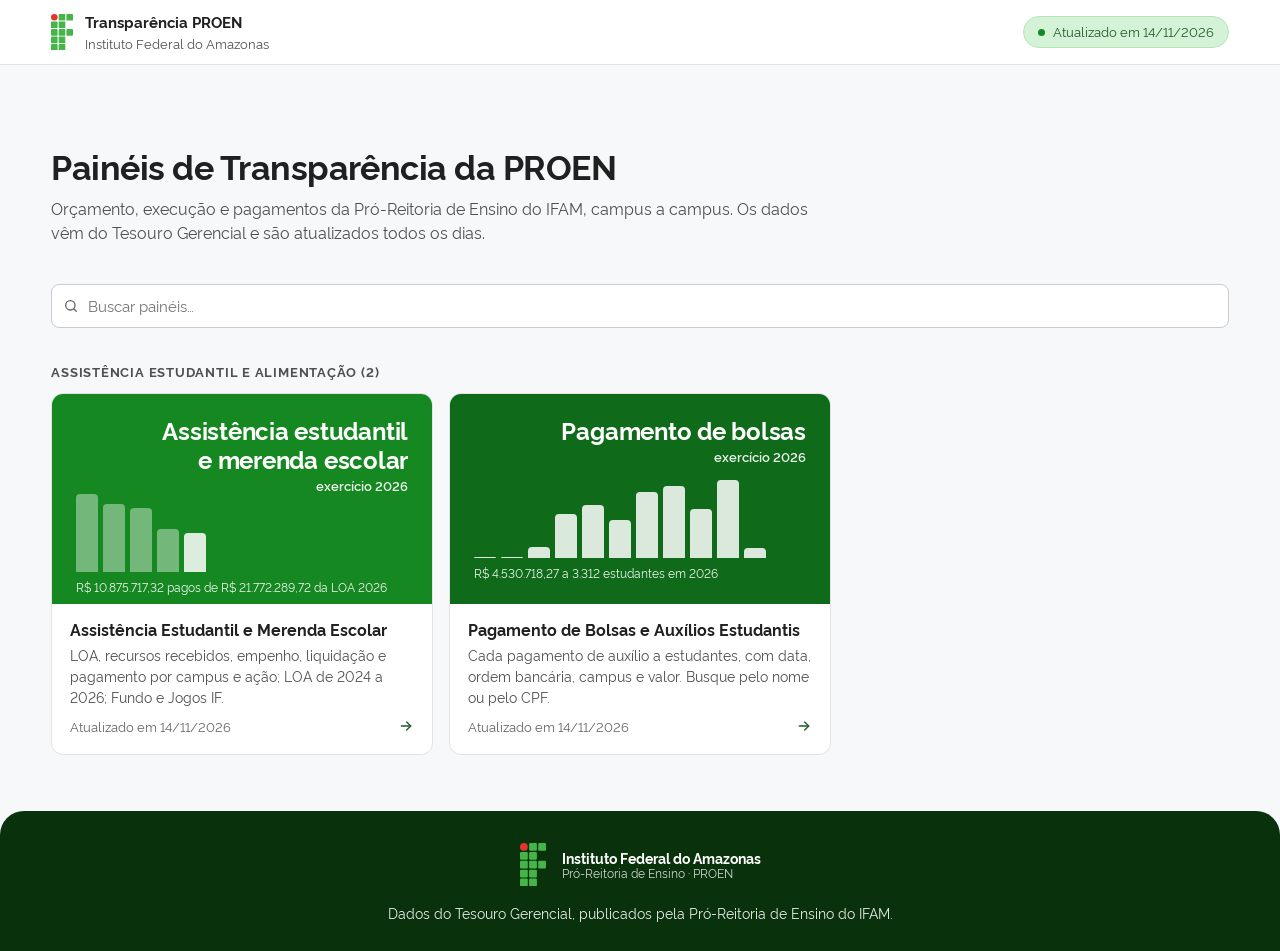
==== site/index.html @ ab0d950f "Site de transparência PROEN/IFAM: hub, painéis e pipeline de dados - Página inicial com catálogo de " ====
<!doctype html>
<html lang="pt-BR">
<head>
  <meta charset="utf-8">
  <meta name="viewport" content="width=device-width, initial-scale=1">
  <title>Transparência PROEN · IFAM</title>
  <meta name="description" content="Painéis de transparência da Pró-Reitoria de Ensino do Instituto Federal do Amazonas: assistência estudantil, merenda escolar e pagamento de bolsas, atualizados diariamente.">
  <meta name="theme-color" content="#09310c">
  <link rel="icon" href="assets/img/favicon.svg" type="image/svg+xml">
  <link rel="preload" href="assets/fonts/rawline-400.woff2" as="font" type="font/woff2" crossorigin>
  <link rel="preload" href="assets/fonts/rawline-700.woff2" as="font" type="font/woff2" crossorigin>
  <link rel="stylesheet" href="assets/css/estilo.css">
  <script type="module" src="assets/js/hub.js"></script>
</head>
<body>
  <a class="pular" href="#conteudo">Ir para o conteúdo</a>

  <header class="hub-topo">
    <div class="conteiner">
      <a class="hub-marca" href="./" id="marca"><span>Transparência PROEN<small>Instituto Federal do Amazonas</small></span></a>
      <span class="estado" id="estado-geral"><span class="ponto" aria-hidden="true"></span>Atualização diária</span>
    </div>
  </header>

  <main id="conteudo" tabindex="-1">
    <div class="conteiner">
      <div class="hub-cabecalho">
        <h1>Painéis de Transparência da PROEN</h1>
        <p>Orçamento, execução e pagamentos da Pró-Reitoria de Ensino do IFAM, campus a campus. Os dados vêm do Tesouro Gerencial e são atualizados todos os dias.</p>
      </div>

      <div class="hub-busca">
        <label class="visualmente-oculto" for="busca">Buscar painéis</label>
        <input type="search" id="busca" placeholder="Buscar painéis…" autocomplete="off">
      </div>

      <div id="secoes"></div>
      <p class="vazio" id="sem-resultado" hidden><strong>Nenhum painel encontrado</strong>Tente outra palavra, como “bolsas” ou “merenda”.</p>
    </div>
  </main>

  <footer class="rodape" id="rodape"></footer>
</body>
</html>
---- site/assets/css/estilo.css ----
/* Transparência PROEN/IFAM — linguagem visual baseada no HUB de Painéis DDR/Setec/MEC */

@font-face { font-family: Rawline; font-weight: 400; font-style: normal; font-display: swap; src: url("../fonts/rawline-400.woff2") format("woff2"); }
@font-face { font-family: Rawline; font-weight: 500; font-style: normal; font-display: swap; src: url("../fonts/rawline-500.woff2") format("woff2"); }
@font-face { font-family: Rawline; font-weight: 600; font-style: normal; font-display: swap; src: url("../fonts/rawline-600.woff2") format("woff2"); }
@font-face { font-family: Rawline; font-weight: 700; font-style: normal; font-display: swap; src: url("../fonts/rawline-700.woff2") format("woff2"); }

:root {
  --fonte: Rawline, system-ui, -apple-system, "Segoe UI", Roboto, sans-serif;

  --fundo: #f7f8fa;
  --superficie: #ffffff;
  --superficie-2: #fcfdff;
  --tinta: #202020;
  --tinta-2: #4f5050;
  --tinta-3: #636464;
  --linha: #e3e3e3;
  --linha-2: #efefef;
  --trilho: #eef0f3;

  --verde-950: #09310c;
  --verde-800: #1b4a20;
  --verde-700: #245829;
  --verde-600: #168821;
  --verde-200: #b5e6ba;
  --verde-100: #d3f2d6;
  --verde-50: #ecf9ee;

  /* séries (validadas para daltonismo, ordem fixa) */
  --s-2994: #1351b4;
  --s-21iv: #e8a317;
  --s-21ih: #b5367a;
  --s-00pi: #168821;
  --s-dt: #636464;
  /* anos: sequencial verde, claro → escuro */
  --ano-1: #a5d9aa;
  --ano-2: #4fae58;
  --ano-3: #0f6b19;

  --alerta: #b54708;
  --alerta-fundo: #fff4e5;

  --raio: 12px;
  --raio-p: 8px;
  --sombra: 0 1px 2px rgba(9, 49, 12, 0.06), 0 4px 12px rgba(9, 49, 12, 0.05);
  --largura: 1232px;
  --gutter: clamp(16px, 4vw, 104px);
}

*, *::before, *::after { box-sizing: border-box; }
html { -webkit-text-size-adjust: 100%; scroll-padding-top: 16px; }
body {
  margin: 0;
  font-family: var(--fonte);
  font-size: 1rem;
  line-height: 1.5;
  color: var(--tinta);
  background: var(--fundo);
  font-feature-settings: "lnum" 1;
  -webkit-font-smoothing: antialiased;
}
::selection { background: var(--verde-200); color: var(--verde-950); }
img, svg { display: block; max-width: 100%; }
a { color: var(--verde-700); text-underline-offset: 3px; text-decoration-thickness: 1px; }
a:hover { color: var(--verde-950); text-decoration-thickness: 2px; }
:focus-visible { outline: 3px solid var(--verde-600); outline-offset: 2px; border-radius: 4px; }
button, input, select { font: inherit; color: inherit; }
h1, h2, h3 { line-height: 1.2; margin: 0; text-wrap: balance; }
p { margin: 0; }
.visualmente-oculto { position: absolute !important; width: 1px; height: 1px; overflow: hidden; clip: rect(0 0 0 0); white-space: nowrap; }
.icone { width: 1em; height: 1em; flex: none; stroke: currentColor; fill: none; stroke-width: 2; stroke-linecap: round; stroke-linejoin: round; }

.pular {
  position: absolute; left: 16px; top: -48px; z-index: 50;
  background: var(--superficie); color: var(--verde-950); padding: 8px 14px; border-radius: var(--raio-p);
  font-weight: 600; transition: top 150ms ease-out;
}
.pular:focus { top: 12px; }

.conteiner { width: 100%; max-width: calc(var(--largura) + 2 * var(--gutter)); margin: 0 auto; padding: 0 var(--gutter); }

/* ------------------------------------------------------------ cabeçalho */
.topo {
  background: var(--verde-950);
  color: #fff;
  border-radius: 0 0 24px 24px;
  padding: 28px 0 32px;
}
.topo__marca { display: flex; align-items: center; gap: 10px; margin-bottom: 18px; color: var(--verde-100); text-decoration: none; width: fit-content; }
.topo__marca:hover { color: #fff; }
.topo__marca svg { width: 22px; height: auto; }
.topo__sigla { font-size: 0.8125rem; font-weight: 700; letter-spacing: 0.04em; }
.topo h1 { font-size: clamp(1.5rem, 1.2rem + 1.2vw, 1.875rem); font-weight: 700; letter-spacing: -0.01em; }
.topo__descricao { margin-top: 8px; max-width: 72ch; color: rgba(255, 255, 255, 0.9); }
.topo__linha { display: flex; flex-wrap: wrap; align-items: center; gap: 10px 12px; margin-top: 18px; }
.selo {
  display: inline-flex; align-items: center; gap: 8px;
  padding: 5px 14px; border: 1px solid rgba(255, 255, 255, 0.35); border-radius: 999px;
  font-size: 0.875rem; color: #fff; background: rgba(255, 255, 255, 0.06);
}
.selo .ponto { width: 8px; height: 8px; border-radius: 50%; background: #5fd068; box-shadow: 0 0 0 3px rgba(95, 208, 104, 0.25); }
.voltar { display: inline-flex; align-items: center; gap: 6px; color: var(--verde-100); font-size: 0.875rem; text-decoration: none; }
.voltar:hover { color: #fff; text-decoration: underline; }

/* ------------------------------------------------------------ principal */
main { padding: 24px 0 56px; }
.estado {
  display: inline-flex; align-items: center; gap: 8px; flex-wrap: wrap;
  padding: 5px 14px; border-radius: 999px; font-size: 0.8125rem;
  background: var(--verde-100); color: var(--verde-700); border: 1px solid var(--verde-200);
}
.estado .ponto { width: 7px; height: 7px; border-radius: 50%; background: var(--verde-600); }
.barra-ano { display: flex; flex-wrap: wrap; align-items: center; justify-content: space-between; gap: 12px; margin-bottom: 16px; }
.seletor-ano { display: inline-flex; align-items: center; gap: 10px; font-size: 0.9375rem; color: var(--tinta-2); }
.seletor-ano select { min-width: 110px; }

/* indicadores */
.indicadores { display: grid; grid-template-columns: repeat(auto-fit, minmax(200px, 1fr)); gap: 12px; }
.indicador {
  position: relative; background: var(--superficie); border: 1px solid var(--linha); border-left: 4px solid var(--verde-700);
  border-radius: var(--raio); padding: 16px 14px 14px 16px; min-width: 0;
}
.indicador__valor { font-size: clamp(1.25rem, 0.95rem + 0.75vw, 1.5rem); font-weight: 600; letter-spacing: -0.01em; line-height: 1.15; white-space: nowrap; }
.indicador__rotulo { display: flex; align-items: center; gap: 6px; margin-top: 6px; font-size: 0.875rem; color: var(--tinta-2); }
.indicador__nota { margin-top: 2px; font-size: 0.8125rem; color: var(--tinta-3); }
.ajuda {
  display: inline-grid; place-items: center; width: 22px; height: 22px; margin: -4px 0; padding: 0;
  border: 0; border-radius: 50%; background: transparent; color: var(--tinta-3); cursor: help;
}
.ajuda:hover, .ajuda[aria-expanded="true"] { background: var(--trilho); color: var(--verde-700); }
.ajuda .icone { width: 15px; height: 15px; }

/* resumo em palavras */
.resumo {
  margin-top: 14px; padding: 12px 16px; border-radius: var(--raio-p);
  background: var(--verde-100); border-left: 4px solid var(--verde-700); color: var(--verde-950);
  font-size: 0.9375rem; line-height: 1.6;
}
.resumo b, .resumo strong { font-weight: 700; color: var(--verde-950); }
.resumo--alerta { background: var(--alerta-fundo); border-left-color: var(--alerta); color: #4a2604; }
.resumo--alerta strong { color: #4a2604; }

/* filtros */
.filtros {
  margin-top: 14px; padding: 16px; background: var(--superficie); border: 1px solid var(--linha); border-radius: var(--raio);
  display: grid; grid-template-columns: repeat(auto-fit, minmax(190px, 1fr)); gap: 12px; align-items: end;
}
.campo { display: grid; gap: 4px; min-width: 0; }
.campo > span { font-size: 0.8125rem; font-weight: 600; color: var(--tinta-2); }
select, input[type="search"] {
  width: 100%; min-height: 40px; padding: 8px 36px 8px 12px; border: 1px solid #c9cbcf; border-radius: var(--raio-p);
  background-color: var(--superficie); font-size: 0.9375rem; color: var(--tinta);
  transition: border-color 150ms ease-out, box-shadow 150ms ease-out;
}
select {
  appearance: none; cursor: pointer;
  background-image: url("data:image/svg+xml,%3Csvg xmlns='http://www.w3.org/2000/svg' width='16' height='16' viewBox='0 0 24 24' fill='none' stroke='%23636464' stroke-width='2' stroke-linecap='round' stroke-linejoin='round'%3E%3Cpath d='m6 9 6 6 6-6'/%3E%3C/svg%3E");
  background-repeat: no-repeat; background-position: right 10px center;
}
input[type="search"] { padding-right: 12px; padding-left: 36px; background-image: url("data:image/svg+xml,%3Csvg xmlns='http://www.w3.org/2000/svg' width='16' height='16' viewBox='0 0 24 24' fill='none' stroke='%23636464' stroke-width='2' stroke-linecap='round' stroke-linejoin='round'%3E%3Ccircle cx='11' cy='11' r='7'/%3E%3Cpath d='m20 20-3.5-3.5'/%3E%3C/svg%3E"); background-repeat: no-repeat; background-position: 11px center; }
select:hover, input[type="search"]:hover { border-color: #9a9c9f; }
select:focus-visible, input[type="search"]:focus-visible { outline: none; border-color: var(--verde-600); box-shadow: 0 0 0 3px rgba(22, 136, 33, 0.25); }
select.ativo { border-color: var(--verde-600); background-color: var(--verde-50); }
.filtros__rodape { grid-column: 1 / -1; display: flex; flex-wrap: wrap; justify-content: space-between; align-items: center; gap: 8px; }
.contagem { font-size: 0.875rem; color: var(--tinta-2); }
.contagem b { color: var(--verde-700); }

.botao {
  display: inline-flex; align-items: center; justify-content: center; gap: 8px; min-height: 38px; padding: 7px 14px;
  border-radius: var(--raio-p); border: 1px solid var(--linha); background: var(--superficie);
  font-size: 0.875rem; font-weight: 600; color: var(--tinta); cursor: pointer; text-decoration: none;
  transition: background-color 150ms ease-out, border-color 150ms ease-out, color 150ms ease-out;
}
.botao:hover { background: var(--fundo); border-color: #c9cbcf; color: var(--tinta); }
.botao:active { transform: translateY(1px); }
.botao:disabled { opacity: 0.45; cursor: not-allowed; transform: none; }
.botao--verde { background: var(--verde-100); border-color: var(--verde-200); color: var(--verde-700); }
.botao--verde:hover { background: #c3ebc7; border-color: #9bd6a1; color: var(--verde-950); }
.botao .icone { width: 16px; height: 16px; }

/* abas */
.abas { display: flex; gap: 4px; margin-top: 24px; border-bottom: 1px solid var(--linha); overflow-x: auto; scrollbar-width: thin; }
.aba {
  display: inline-flex; align-items: center; gap: 8px; padding: 10px 14px; border: 0; background: none; cursor: pointer;
  font-size: 1rem; color: var(--tinta-2); white-space: nowrap; border-bottom: 3px solid transparent; margin-bottom: -1px;
  transition: color 150ms ease-out, border-color 150ms ease-out;
}
.aba .icone { width: 17px; height: 17px; }
.aba:hover { color: var(--verde-700); }
.aba[aria-selected="true"] { color: var(--verde-700); font-weight: 600; border-bottom-color: var(--verde-700); }
.painel-aba { padding-top: 28px; }
.painel-aba[hidden] { display: none; }

/* seções */
.secao + .secao { margin-top: 40px; }
.secao__topo { display: flex; flex-wrap: wrap; justify-content: space-between; align-items: end; gap: 12px; margin-bottom: 14px; }
.secao h2 { font-size: 1.25rem; font-weight: 700; }
.secao__desc { margin-top: 6px; color: var(--tinta-2); font-size: 0.9375rem; max-width: 80ch; }
.secao__controle { display: flex; align-items: center; gap: 8px; }
.secao__controle select { width: auto; min-width: 200px; }
.dica { display: flex; align-items: center; gap: 6px; margin-top: 8px; font-size: 0.8125rem; color: var(--tinta-3); }
.dica .icone { width: 14px; height: 14px; }

/* ------------------------------------------------------------ gráficos */
.barras { display: grid; gap: 6px; }
.barra {
  display: grid; grid-template-columns: minmax(120px, 240px) minmax(0, 1fr) auto; align-items: center; gap: 12px;
  padding: 3px 4px; border: 0; border-radius: var(--raio-p); background: none; text-align: left; width: 100%; cursor: default;
}
button.barra { cursor: pointer; transition: background-color 150ms ease-out; }
button.barra:hover { background: var(--verde-50); }
.barra.selecionada { background: var(--verde-100); }
.barras.tem-selecao .barra:not(.selecionada) .barra__trilho i { opacity: 0.35; }
.barra__rotulo { font-size: 0.875rem; color: var(--tinta-2); text-align: right; overflow: hidden; text-overflow: ellipsis; white-space: nowrap; }
.barra__trilho { position: relative; height: 18px; }
.barra__trilho i {
  position: absolute; left: 0; top: 0; bottom: 0; min-width: 3px; border-radius: 0 6px 6px 0;
  background: var(--cor, var(--verde-600)); transition: width 250ms cubic-bezier(0.16, 1, 0.3, 1), opacity 150ms ease-out;
}
.barra__trilho i.meta { background: transparent; border: 2px dashed var(--tinta-3); border-left: 0; border-radius: 0 6px 6px 0; }
.barra__valor { font-size: 0.875rem; font-variant-numeric: tabular-nums; white-space: nowrap; text-align: right; min-width: 9ch; }
.barra__valor small { color: var(--tinta-3); font-size: 0.8125rem; }
.barras__total { display: grid; grid-template-columns: minmax(120px, 240px) minmax(0, 1fr) auto; gap: 12px; padding: 12px 4px 0; margin-top: 8px; border-top: 1px solid var(--linha); font-size: 0.875rem; }
.barras__total b { text-align: right; }
.barras__total span { color: var(--tinta-3); font-size: 0.8125rem; }
.barras__total strong { color: var(--verde-700); font-variant-numeric: tabular-nums; }

/* grupo (anos) */
.grupo { display: grid; gap: 14px; }
.grupo__item { display: grid; grid-template-columns: minmax(120px, 240px) minmax(0, 1fr) auto; gap: 12px; align-items: center; }
.grupo__barras { display: grid; gap: 2px; }
.grupo__barras .barra__trilho { height: 10px; }
.grupo__barras .barra__trilho i { border-radius: 0 4px 4px 0; }
.variacao { font-size: 0.8125rem; font-variant-numeric: tabular-nums; white-space: nowrap; text-align: right; min-width: 9ch; display: inline-flex; align-items: center; gap: 4px; justify-content: flex-end; }
.variacao .icone { width: 14px; height: 14px; }
.variacao.sobe { color: var(--verde-700); }
.variacao.desce { color: var(--alerta); }

.legenda { display: flex; flex-wrap: wrap; gap: 6px 16px; margin: 0 0 14px; padding: 0; list-style: none; font-size: 0.8125rem; color: var(--tinta-2); }
.legenda li { display: inline-flex; align-items: center; gap: 6px; }
.legenda i { width: 12px; height: 12px; border-radius: 3px; background: var(--cor); }

/* colunas (meses / anos) */
.colunas { display: grid; grid-template-columns: repeat(var(--n), minmax(0, 1fr)); gap: 8px; align-items: end; height: 260px; padding-top: 24px; border-bottom: 1px solid var(--linha); }
.coluna { position: relative; display: flex; flex-direction: column; justify-content: flex-end; align-items: center; height: 100%; border: 0; background: none; padding: 0; cursor: pointer; border-radius: 6px 6px 0 0; }
.coluna:hover { background: var(--verde-50); }
.coluna i { display: block; width: min(100%, 44px); height: var(--h); border-radius: 6px 6px 0 0; background: var(--cor, var(--verde-600)); transition: height 250ms cubic-bezier(0.16, 1, 0.3, 1), opacity 150ms ease-out; }
.coluna b { position: absolute; left: 50%; bottom: calc(var(--h) + 4px); transform: translateX(-50%); font-size: 0.75rem; font-weight: 500; color: var(--tinta-2); white-space: nowrap; font-variant-numeric: tabular-nums; }
.colunas.tem-selecao .coluna:not(.selecionada) i { opacity: 0.35; }
.colunas__eixo { display: grid; grid-template-columns: repeat(var(--n), minmax(0, 1fr)); gap: 8px; margin-top: 6px; font-size: 0.8125rem; color: var(--tinta-2); text-align: center; }

/* etapas da execução */
.etapas { display: grid; gap: 10px; }
.etapa { display: grid; grid-template-columns: minmax(140px, 220px) minmax(0, 1fr) auto; gap: 12px; align-items: center; }
.etapa__nome { font-size: 0.9375rem; font-weight: 600; text-align: right; }
.etapa__nome small { display: block; font-weight: 400; font-size: 0.8125rem; color: var(--tinta-3); }
.etapa .barra__trilho { height: 28px; background: var(--trilho); border-radius: 0 8px 8px 0; }
.etapa .barra__trilho i { border-radius: 0 8px 8px 0; }

/* cartões de conteúdo */
.grade-2 { display: grid; grid-template-columns: repeat(auto-fit, minmax(min(100%, 420px), 1fr)); gap: 24px 40px; }
.cartao { background: var(--superficie); border: 1px solid var(--linha); border-radius: var(--raio); padding: 18px 20px; }
.cartao h3 { display: flex; align-items: center; gap: 8px; font-size: 1rem; font-weight: 700; margin-bottom: 8px; }
.cartao h3 .icone { color: var(--verde-700); }
.cartao p, .cartao li { font-size: 0.9375rem; color: var(--tinta-2); }
.cartao ul { margin: 0; padding-left: 18px; display: grid; gap: 6px; }
.cartao li::marker { color: var(--verde-600); }
.fichas { display: grid; grid-template-columns: repeat(auto-fit, minmax(170px, 1fr)); gap: 10px; margin-bottom: 18px; }
.ficha { padding: 10px 14px; border-radius: var(--raio-p); background: var(--verde-100); border: 1px solid var(--verde-200); }
.ficha dt { font-size: 0.6875rem; font-weight: 700; letter-spacing: 0.06em; text-transform: uppercase; color: var(--verde-700); }
.ficha dd { margin: 2px 0 0; font-size: 0.875rem; font-weight: 600; color: var(--verde-950); }

/* ------------------------------------------------------------ tabelas */
.tabela-topo { display: flex; flex-wrap: wrap; align-items: center; justify-content: space-between; gap: 10px; margin-bottom: 10px; }
.tabela-topo input[type="search"] { max-width: 340px; }
.tabela-rolagem { overflow-x: auto; border: 1px solid var(--linha); border-radius: var(--raio); background: var(--superficie); }
table { width: 100%; border-collapse: collapse; font-size: 0.875rem; }
caption { text-align: left; }
th, td { padding: 11px 12px; text-align: left; vertical-align: top; border-bottom: 1px solid var(--linha-2); }
thead th { position: sticky; top: 0; background: var(--superficie-2); font-size: 0.75rem; font-weight: 700; letter-spacing: 0.04em; text-transform: uppercase; color: var(--tinta-2); border-bottom: 1px solid var(--linha); white-space: nowrap; }
th.num, td.num { text-align: right; font-variant-numeric: tabular-nums; white-space: nowrap; }
td.cpf, td.doc { font-variant-numeric: tabular-nums; white-space: nowrap; }
tbody tr:hover { background: var(--verde-50); }
tbody tr:last-child td { border-bottom: 0; }
tfoot td { font-weight: 700; border-top: 1px solid var(--linha); border-bottom: 0; background: var(--superficie-2); }
th button { all: unset; display: inline-flex; align-items: center; gap: 4px; cursor: pointer; border-radius: 4px; }
th button:focus-visible { outline: 2px solid var(--verde-600); outline-offset: 2px; }
th button .icone { width: 13px; height: 13px; opacity: 0.35; }
th[aria-sort] button .icone { opacity: 1; color: var(--verde-700); }
td .obs { display: -webkit-box; -webkit-line-clamp: 2; -webkit-box-orient: vertical; overflow: hidden; max-width: 52ch; color: var(--tinta-2); }
td .obs.aberta { -webkit-line-clamp: unset; }
td .mais { border: 0; background: none; padding: 0; color: var(--verde-700); font-size: 0.8125rem; font-weight: 600; cursor: pointer; text-decoration: underline; text-underline-offset: 2px; }
.etiqueta { display: inline-flex; align-items: center; gap: 6px; white-space: nowrap; }
.etiqueta i { width: 9px; height: 9px; border-radius: 2px; background: var(--cor); flex: none; }
.paginacao { display: flex; flex-wrap: wrap; align-items: center; justify-content: space-between; gap: 10px; margin-top: 10px; font-size: 0.875rem; color: var(--tinta-2); }
.paginacao div { display: flex; gap: 6px; }
.vazio { padding: 40px 20px; text-align: center; color: var(--tinta-2); }
.vazio strong { display: block; color: var(--tinta); font-size: 1rem; margin-bottom: 4px; }

/* dica flutuante */
.tip {
  position: fixed; z-index: 40; pointer-events: none; max-width: 300px; padding: 8px 12px; border-radius: var(--raio-p);
  background: var(--verde-950); color: #fff; font-size: 0.8125rem; line-height: 1.45; box-shadow: 0 6px 18px rgba(9, 49, 12, 0.25);
  opacity: 0; transform: translateY(4px); transition: opacity 120ms ease-out, transform 120ms ease-out;
}
.tip.visivel { opacity: 1; transform: none; }
.tip b { font-weight: 700; }
.balao {
  position: absolute; z-index: 30; width: min(320px, calc(100vw - 32px)); padding: 12px 14px; border-radius: var(--raio-p);
  background: var(--superficie); border: 1px solid var(--linha); box-shadow: var(--sombra); font-size: 0.875rem; color: var(--tinta-2); line-height: 1.5;
}

/* carregamento */
.esqueleto { border-radius: var(--raio); background: linear-gradient(90deg, var(--trilho) 0%, #f6f7f9 50%, var(--trilho) 100%); background-size: 200% 100%; animation: brilho 1.3s ease-in-out infinite; }
@keyframes brilho { to { background-position: -200% 0; } }
.erro-carga { margin-top: 24px; }

/* ------------------------------------------------------------ hub */
.hub-topo { background: var(--superficie); border-bottom: 1px solid var(--linha); }
.hub-topo .conteiner { display: flex; align-items: center; justify-content: space-between; gap: 16px; min-height: 64px; }
.hub-marca { display: flex; align-items: center; gap: 12px; text-decoration: none; color: var(--tinta); }
.hub-marca svg { width: 22px; height: auto; }
.hub-marca span { font-weight: 700; font-size: 0.9375rem; }
.hub-marca small { display: block; font-weight: 400; font-size: 0.8125rem; color: var(--tinta-2); }
.hub-cabecalho { padding: 56px 0 8px; }
.hub-cabecalho h1 { font-size: clamp(1.625rem, 1.3rem + 1.4vw, 2.125rem); font-weight: 700; letter-spacing: -0.015em; }
.hub-cabecalho p { margin-top: 10px; color: var(--tinta-2); max-width: 70ch; }
.hub-busca { margin-top: 32px; }
.hub-busca input { max-width: none; min-height: 44px; }
.hub-secao { margin-top: 36px; }
.hub-secao__titulo { font-size: 0.8125rem; font-weight: 700; letter-spacing: 0.06em; text-transform: uppercase; color: var(--tinta-2); margin-bottom: 14px; }
.cards { display: grid; grid-template-columns: repeat(auto-fill, minmax(min(100%, 340px), 1fr)); gap: 16px; }
.card {
  display: flex; flex-direction: column; overflow: hidden; border-radius: var(--raio); background: var(--superficie);
  border: 1px solid var(--linha); color: var(--tinta); text-decoration: none;
  transition: box-shadow 200ms ease-out, transform 200ms ease-out, border-color 200ms ease-out;
}
.card:hover { box-shadow: 0 10px 28px rgba(9, 49, 12, 0.14); transform: translateY(-2px); border-color: var(--verde-200); color: var(--tinta); }
.card__capa { position: relative; height: 210px; padding: 22px 24px; color: #fff; background: var(--capa, var(--verde-600)); display: flex; flex-direction: column; justify-content: space-between; }
.card__capa h2 { font-size: 1.5rem; font-weight: 700; letter-spacing: -0.01em; text-align: right; max-width: 15ch; margin-left: auto; text-wrap: balance; }
.card__capa h2 small { display: block; margin-top: 4px; font-size: 0.8125rem; font-weight: 600; opacity: 0.92; letter-spacing: 0; }
.mini { display: flex; align-items: flex-end; gap: 5px; height: 78px; }
.mini i { flex: 1; max-width: 22px; border-radius: 4px 4px 0 0; background: rgba(255, 255, 255, 0.85); }
.mini i.fraco { background: rgba(255, 255, 255, 0.4); }
.mini-legenda { font-size: 0.75rem; color: rgba(255, 255, 255, 0.92); margin-top: 6px; }
.card__corpo { padding: 16px 18px 18px; display: grid; gap: 4px; }
.card__corpo h3 { font-size: 1rem; font-weight: 700; }
.card__corpo p { font-size: 0.875rem; color: var(--tinta-2); }
.card__meta { display: flex; justify-content: space-between; align-items: center; gap: 8px; margin-top: 6px; font-size: 0.8125rem; color: var(--tinta-3); }
.card__meta .icone { width: 16px; height: 16px; color: var(--verde-700); transition: transform 200ms ease-out; }
.card:hover .card__meta .icone { transform: translateX(3px); }
.hub-nota { margin-top: 40px; }

/* ------------------------------------------------------------ rodapé */
.rodape { background: var(--verde-950); color: rgba(255, 255, 255, 0.9); border-radius: 24px 24px 0 0; padding: 32px 0 28px; text-align: center; font-size: 0.875rem; }
.rodape__marcas { display: flex; justify-content: center; align-items: center; gap: 16px; margin-bottom: 16px; }
.rodape__marcas svg { width: 26px; height: auto; }
.rodape__marcas span { text-align: left; font-weight: 700; line-height: 1.25; color: #fff; }
.rodape__marcas small { display: block; font-weight: 400; color: rgba(255, 255, 255, 0.8); }
.rodape p + p { margin-top: 4px; }
.rodape a { color: #fff; }

/* ------------------------------------------------------------ responsivo */
@media (max-width: 720px) {
  .indicadores { grid-template-columns: 1fr 1fr; gap: 8px; }
  .indicador { padding: 12px 10px 12px 12px; }
  .indicador:last-child:nth-child(odd) { grid-column: 1 / -1; }
  .indicador__valor { font-size: 1.0625rem; }
  .indicador__rotulo { font-size: 0.8125rem; }
  .topo { border-radius: 0 0 18px 18px; padding: 22px 0 26px; }
  .barra, .barras__total, .grupo__item, .etapa { grid-template-columns: minmax(0, 1fr) auto; gap: 4px 12px; }
  .barra__rotulo, .etapa__nome, .grupo__item > .barra__rotulo { grid-column: 1 / -1; text-align: left; white-space: normal; }
  .barras__total b { text-align: left; }
  .barras__total span { display: none; }
  .secao__controle, .secao__controle select { width: 100%; min-width: 0; }
  .colunas { height: 200px; gap: 4px; }
  .colunas__eixo { gap: 4px; font-size: 0.6875rem; }
  .coluna b { display: none; }
  .hub-cabecalho { padding-top: 32px; }
  .card__capa { height: 180px; }
  .tabela-topo input[type="search"] { max-width: none; }
}

@media (prefers-reduced-motion: reduce) {
  *, *::before, *::after { transition-duration: 0ms !important; animation-duration: 0ms !important; }
}

@media print {
  .topo, .rodape { border-radius: 0; }
  .filtros, .abas, .pular, .botao { display: none !important; }
  .painel-aba[hidden] { display: block !important; }
}
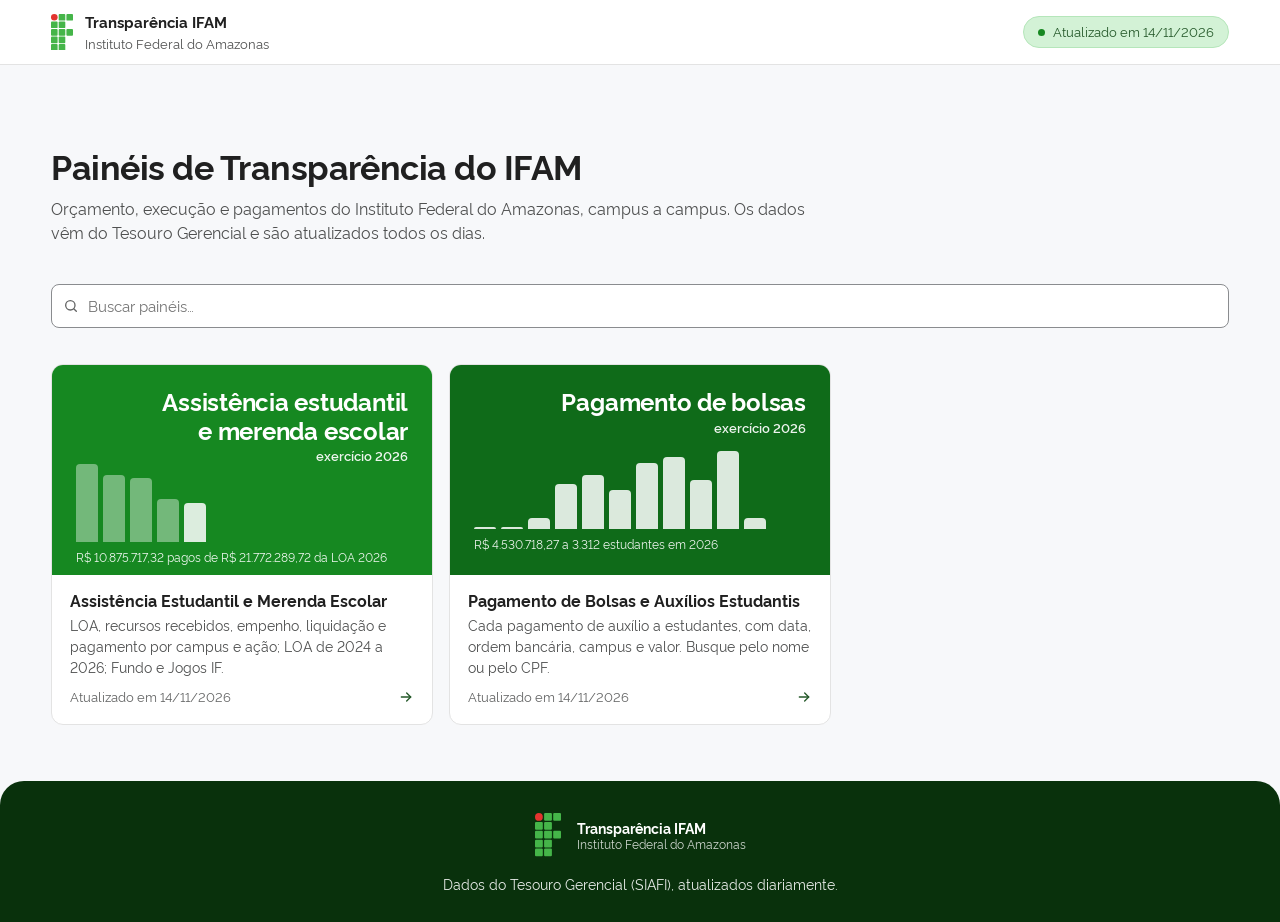
==== commit a76c7d86: "Nome do site: Transparência IFAM; tira o título de seção do hub Co-Authored-By: Claude Opus 5.5 <nor" ====
--- a/site/index.html
+++ b/site/index.html
@@ -3,8 +3,8 @@
 <head>
   <meta charset="utf-8">
   <meta name="viewport" content="width=device-width, initial-scale=1">
-  <title>Transparência PROEN · IFAM</title>
-  <meta name="description" content="Painéis de transparência da Pró-Reitoria de Ensino do Instituto Federal do Amazonas: assistência estudantil, merenda escolar e pagamento de bolsas, atualizados diariamente.">
+  <title>Transparência IFAM</title>
+  <meta name="description" content="Painéis de transparência do Instituto Federal do Amazonas: assistência estudantil, merenda escolar e pagamento de bolsas, atualizados diariamente.">
   <meta name="theme-color" content="#09310c">
   <link rel="icon" href="assets/img/favicon.svg" type="image/svg+xml">
   <link rel="preload" href="assets/fonts/rawline-400.woff2" as="font" type="font/woff2" crossorigin>
@@ -17,7 +17,7 @@
 
   <header class="hub-topo">
     <div class="conteiner">
-      <a class="hub-marca" href="./" id="marca"><span>Transparência PROEN<small>Instituto Federal do Amazonas</small></span></a>
+      <a class="hub-marca" href="./" id="marca"><span>Transparência IFAM<small>Instituto Federal do Amazonas</small></span></a>
       <span class="estado" id="estado-geral"><span class="ponto" aria-hidden="true"></span>Atualização diária</span>
     </div>
   </header>
@@ -25,8 +25,9 @@
   <main id="conteudo" tabindex="-1">
     <div class="conteiner">
       <div class="hub-cabecalho">
-        <h1>Painéis de Transparência da PROEN</h1>
-        <p>Orçamento, execução e pagamentos da Pró-Reitoria de Ensino do IFAM, campus a campus. Os dados vêm do Tesouro Gerencial e são atualizados todos os dias.</p>
+        <h1>Painéis de Transparência do IFAM</h1>
+        <p>Orçamento, execução e pagamentos do Instituto Federal do Amazonas, campus a campus. Os dados vêm do Tesouro Gerencial e são atualizados todos os dias.</p>
+        <span class="estado hub-atualizado" id="estado-cab"><span class="ponto" aria-hidden="true"></span>Atualização diária</span>
       </div>
 
       <div class="hub-busca">
--- a/site/assets/css/estilo.css
+++ b/site/assets/css/estilo.css
@@ -40,6 +40,7 @@
   --alerta: #b54708;
   --alerta-fundo: #fff4e5;
 
+  --col-valor: 19ch;
   --raio: 12px;
   --raio-p: 8px;
   --sombra: 0 1px 2px rgba(9, 49, 12, 0.06), 0 4px 12px rgba(9, 49, 12, 0.05);
@@ -88,8 +89,9 @@
 }
 .topo__marca { display: flex; align-items: center; gap: 10px; margin-bottom: 18px; color: var(--verde-100); text-decoration: none; width: fit-content; }
 .topo__marca:hover { color: #fff; }
-.topo__marca svg { width: 22px; height: auto; }
-.topo__sigla { font-size: 0.8125rem; font-weight: 700; letter-spacing: 0.04em; }
+.topo__marca svg { width: 20px; height: auto; }
+.topo__sigla { font-size: 0.875rem; font-weight: 700; line-height: 1.25; color: #fff; }
+.topo__sigla small { display: block; font-size: 0.8125rem; font-weight: 400; color: var(--verde-100); }
 .topo h1 { font-size: clamp(1.5rem, 1.2rem + 1.2vw, 1.875rem); font-weight: 700; letter-spacing: -0.01em; }
 .topo__descricao { margin-top: 8px; max-width: 72ch; color: rgba(255, 255, 255, 0.9); }
 .topo__linha { display: flex; flex-wrap: wrap; align-items: center; gap: 10px 12px; margin-top: 18px; }
@@ -148,7 +150,7 @@
 .campo { display: grid; gap: 4px; min-width: 0; }
 .campo > span { font-size: 0.8125rem; font-weight: 600; color: var(--tinta-2); }
 select, input[type="search"] {
-  width: 100%; min-height: 40px; padding: 8px 36px 8px 12px; border: 1px solid #c9cbcf; border-radius: var(--raio-p);
+  width: 100%; min-height: 40px; padding: 8px 36px 8px 12px; border: 1px solid #8a8c8f; border-radius: var(--raio-p);
   background-color: var(--superficie); font-size: 0.9375rem; color: var(--tinta);
   transition: border-color 150ms ease-out, box-shadow 150ms ease-out;
 }
@@ -158,7 +160,7 @@
   background-repeat: no-repeat; background-position: right 10px center;
 }
 input[type="search"] { padding-right: 12px; padding-left: 36px; background-image: url("data:image/svg+xml,%3Csvg xmlns='http://www.w3.org/2000/svg' width='16' height='16' viewBox='0 0 24 24' fill='none' stroke='%23636464' stroke-width='2' stroke-linecap='round' stroke-linejoin='round'%3E%3Ccircle cx='11' cy='11' r='7'/%3E%3Cpath d='m20 20-3.5-3.5'/%3E%3C/svg%3E"); background-repeat: no-repeat; background-position: 11px center; }
-select:hover, input[type="search"]:hover { border-color: #9a9c9f; }
+select:hover, input[type="search"]:hover { border-color: #5f6163; }
 select:focus-visible, input[type="search"]:focus-visible { outline: none; border-color: var(--verde-600); box-shadow: 0 0 0 3px rgba(22, 136, 33, 0.25); }
 select.ativo { border-color: var(--verde-600); background-color: var(--verde-50); }
 .filtros__rodape { grid-column: 1 / -1; display: flex; flex-wrap: wrap; justify-content: space-between; align-items: center; gap: 8px; }
@@ -180,6 +182,9 @@
 
 /* abas */
 .abas { display: flex; gap: 4px; margin-top: 24px; border-bottom: 1px solid var(--linha); overflow-x: auto; scrollbar-width: thin; }
+.abas.mais-direita { -webkit-mask-image: linear-gradient(to right, #000 80%, transparent); mask-image: linear-gradient(to right, #000 80%, transparent); }
+.abas.mais-esquerda { -webkit-mask-image: linear-gradient(to left, #000 80%, transparent); mask-image: linear-gradient(to left, #000 80%, transparent); }
+.abas.mais-direita.mais-esquerda { -webkit-mask-image: linear-gradient(to right, transparent, #000 15%, #000 85%, transparent); mask-image: linear-gradient(to right, transparent, #000 15%, #000 85%, transparent); }
 .aba {
   display: inline-flex; align-items: center; gap: 8px; padding: 10px 14px; border: 0; background: none; cursor: pointer;
   font-size: 1rem; color: var(--tinta-2); white-space: nowrap; border-bottom: 3px solid transparent; margin-bottom: -1px;
@@ -204,7 +209,7 @@
 /* ------------------------------------------------------------ gráficos */
 .barras { display: grid; gap: 6px; }
 .barra {
-  display: grid; grid-template-columns: minmax(120px, 240px) minmax(0, 1fr) auto; align-items: center; gap: 12px;
+  display: grid; grid-template-columns: minmax(120px, 240px) minmax(0, 1fr) var(--col-valor); align-items: center; gap: 12px;
   padding: 3px 4px; border: 0; border-radius: var(--raio-p); background: none; text-align: left; width: 100%; cursor: default;
 }
 button.barra { cursor: pointer; transition: background-color 150ms ease-out; }
@@ -220,17 +225,18 @@
 .barra__trilho i.meta { background: transparent; border: 2px dashed var(--tinta-3); border-left: 0; border-radius: 0 6px 6px 0; }
 .barra__valor { font-size: 0.875rem; font-variant-numeric: tabular-nums; white-space: nowrap; text-align: right; min-width: 9ch; }
 .barra__valor small { color: var(--tinta-3); font-size: 0.8125rem; }
-.barras__total { display: grid; grid-template-columns: minmax(120px, 240px) minmax(0, 1fr) auto; gap: 12px; padding: 12px 4px 0; margin-top: 8px; border-top: 1px solid var(--linha); font-size: 0.875rem; }
+.barras__total { display: grid; grid-template-columns: minmax(120px, 240px) minmax(0, 1fr) var(--col-valor); gap: 12px; padding: 12px 4px 0; margin-top: 8px; border-top: 1px solid var(--linha); font-size: 0.875rem; }
 .barras__total b { text-align: right; }
 .barras__total span { color: var(--tinta-3); font-size: 0.8125rem; }
-.barras__total strong { color: var(--verde-700); font-variant-numeric: tabular-nums; }
+.barras__total strong { color: var(--verde-700); font-variant-numeric: tabular-nums; text-align: right; white-space: nowrap; }
 
 /* grupo (anos) */
 .grupo { display: grid; gap: 14px; }
-.grupo__item { display: grid; grid-template-columns: minmax(120px, 240px) minmax(0, 1fr) auto; gap: 12px; align-items: center; }
+.grupo__item { display: grid; grid-template-columns: minmax(120px, 240px) minmax(0, 1fr) var(--col-valor); gap: 12px; align-items: center; }
 .grupo__barras { display: grid; gap: 2px; }
 .grupo__barras .barra__trilho { height: 10px; }
 .grupo__barras .barra__trilho i { border-radius: 0 4px 4px 0; }
+.variacao b { font-weight: 500; color: var(--tinta); margin-right: 4px; }
 .variacao { font-size: 0.8125rem; font-variant-numeric: tabular-nums; white-space: nowrap; text-align: right; min-width: 9ch; display: inline-flex; align-items: center; gap: 4px; justify-content: flex-end; }
 .variacao .icone { width: 14px; height: 14px; }
 .variacao.sobe { color: var(--verde-700); }
@@ -251,7 +257,7 @@
 
 /* etapas da execução */
 .etapas { display: grid; gap: 10px; }
-.etapa { display: grid; grid-template-columns: minmax(140px, 220px) minmax(0, 1fr) auto; gap: 12px; align-items: center; }
+.etapa { display: grid; grid-template-columns: minmax(120px, 240px) minmax(0, 1fr) var(--col-valor); gap: 12px; align-items: center; }
 .etapa__nome { font-size: 0.9375rem; font-weight: 600; text-align: right; }
 .etapa__nome small { display: block; font-weight: 400; font-size: 0.8125rem; color: var(--tinta-3); }
 .etapa .barra__trilho { height: 28px; background: var(--trilho); border-radius: 0 8px 8px 0; }
@@ -349,7 +355,9 @@
 .card__meta { display: flex; justify-content: space-between; align-items: center; gap: 8px; margin-top: 6px; font-size: 0.8125rem; color: var(--tinta-3); }
 .card__meta .icone { width: 16px; height: 16px; color: var(--verde-700); transition: transform 200ms ease-out; }
 .card:hover .card__meta .icone { transform: translateX(3px); }
-.hub-nota { margin-top: 40px; }
+.hub-atualizado { display: none; margin-top: 14px; }
+.anos-topo { align-items: start; margin-top: 8px; }
+.anos-topo .resumo { margin-top: 0; }
 
 /* ------------------------------------------------------------ rodapé */
 .rodape { background: var(--verde-950); color: rgba(255, 255, 255, 0.9); border-radius: 24px 24px 0 0; padding: 32px 0 28px; text-align: center; font-size: 0.875rem; }
@@ -368,15 +376,21 @@
   .indicador__valor { font-size: 1.0625rem; }
   .indicador__rotulo { font-size: 0.8125rem; }
   .topo { border-radius: 0 0 18px 18px; padding: 22px 0 26px; }
-  .barra, .barras__total, .grupo__item, .etapa { grid-template-columns: minmax(0, 1fr) auto; gap: 4px 12px; }
-  .barra__rotulo, .etapa__nome, .grupo__item > .barra__rotulo { grid-column: 1 / -1; text-align: left; white-space: normal; }
+  .barra, .grupo__item, .etapa { grid-template-columns: minmax(0, 1fr) auto; grid-template-areas: "rot val" "tri tri"; gap: 4px 12px; align-items: end; }
+  .barra__rotulo, .etapa__nome { grid-area: rot; text-align: left; white-space: normal; }
+  .barra__valor, .variacao { grid-area: val; min-width: 0; }
+  .barra > .barra__trilho, .etapa > .barra__trilho, .grupo__barras { grid-area: tri; }
+  .barras__total { grid-template-columns: minmax(0, 1fr) auto; gap: 4px 12px; }
   .barras__total b { text-align: left; }
   .barras__total span { display: none; }
   .secao__controle, .secao__controle select { width: 100%; min-width: 0; }
   .colunas { height: 200px; gap: 4px; }
   .colunas__eixo { gap: 4px; font-size: 0.6875rem; }
-  .coluna b { display: none; }
+  .colunas:not(.poucas) .coluna b { display: none; }
   .hub-cabecalho { padding-top: 32px; }
+  .hub-topo .estado { display: none; }
+  .hub-atualizado { display: inline-flex; }
+  .barra__valor, .variacao { font-size: 0.8125rem; }
   .card__capa { height: 180px; }
   .tabela-topo input[type="search"] { max-width: none; }
 }
